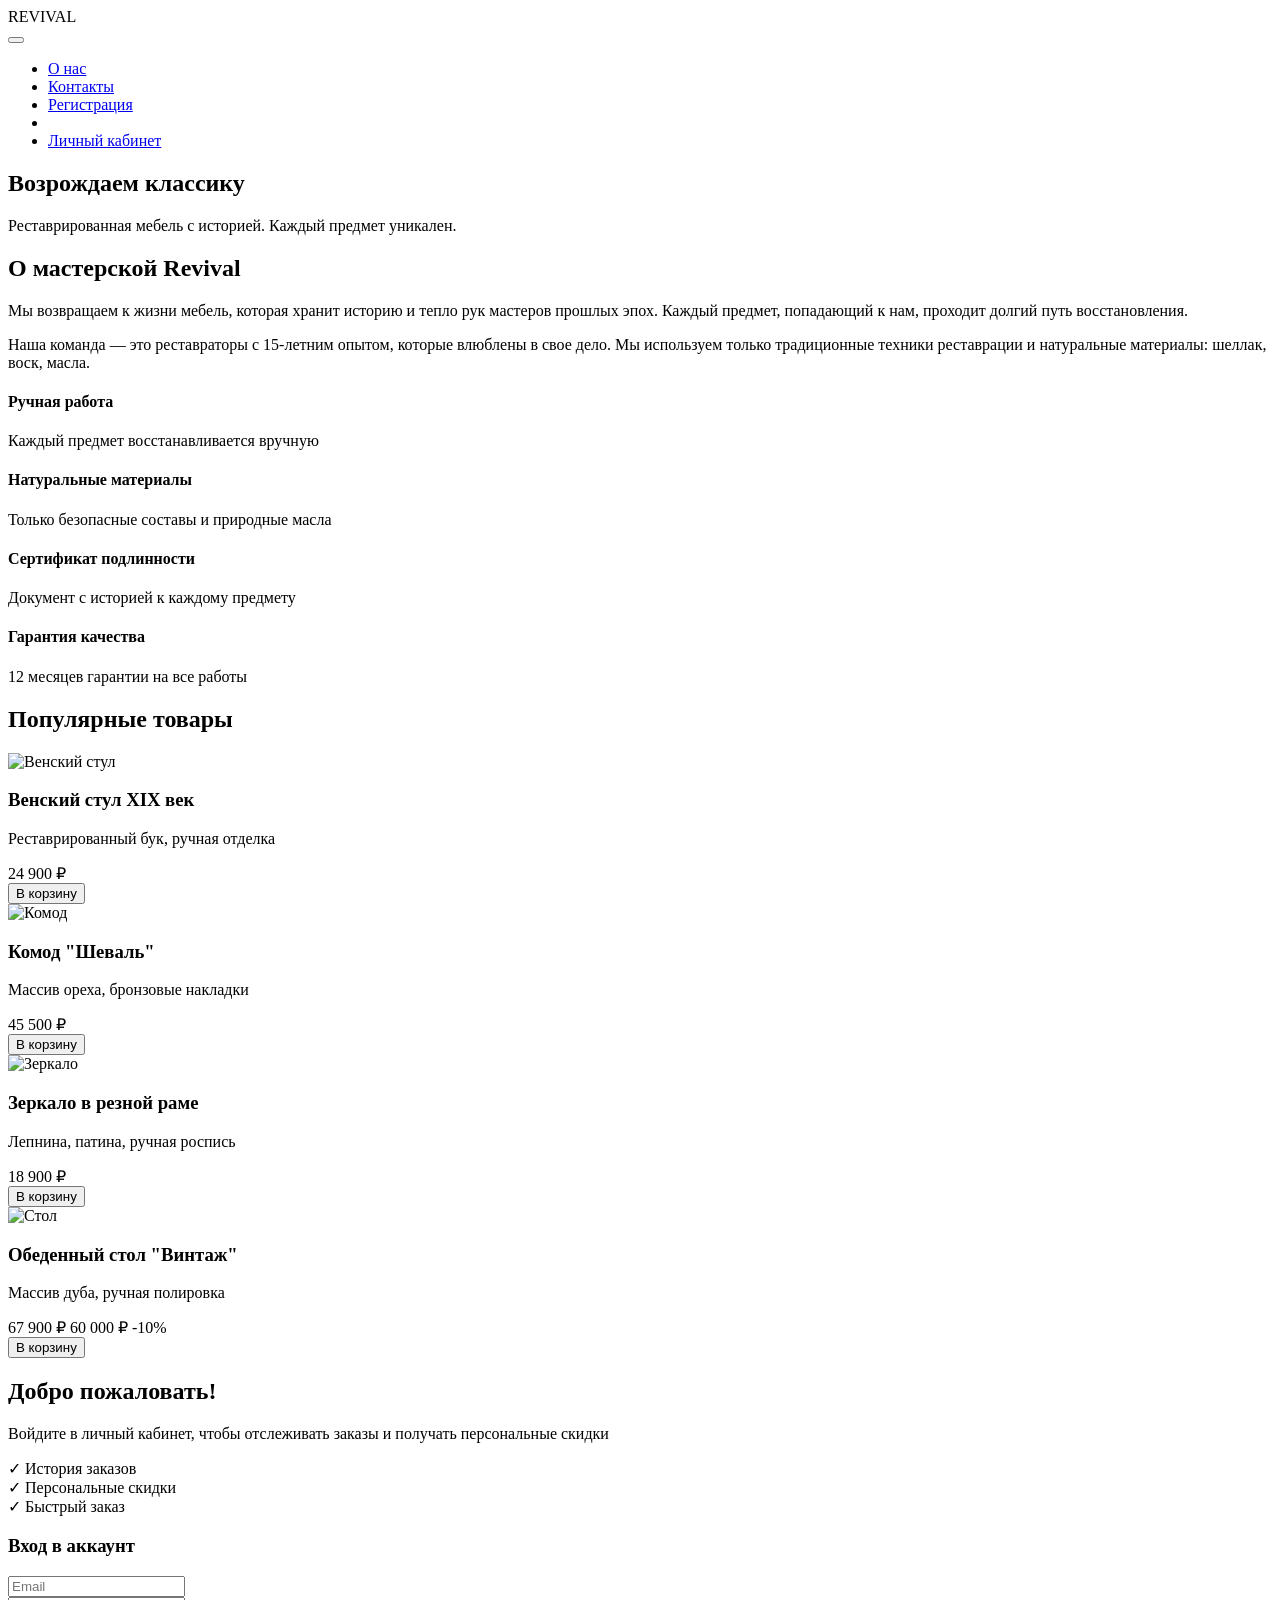
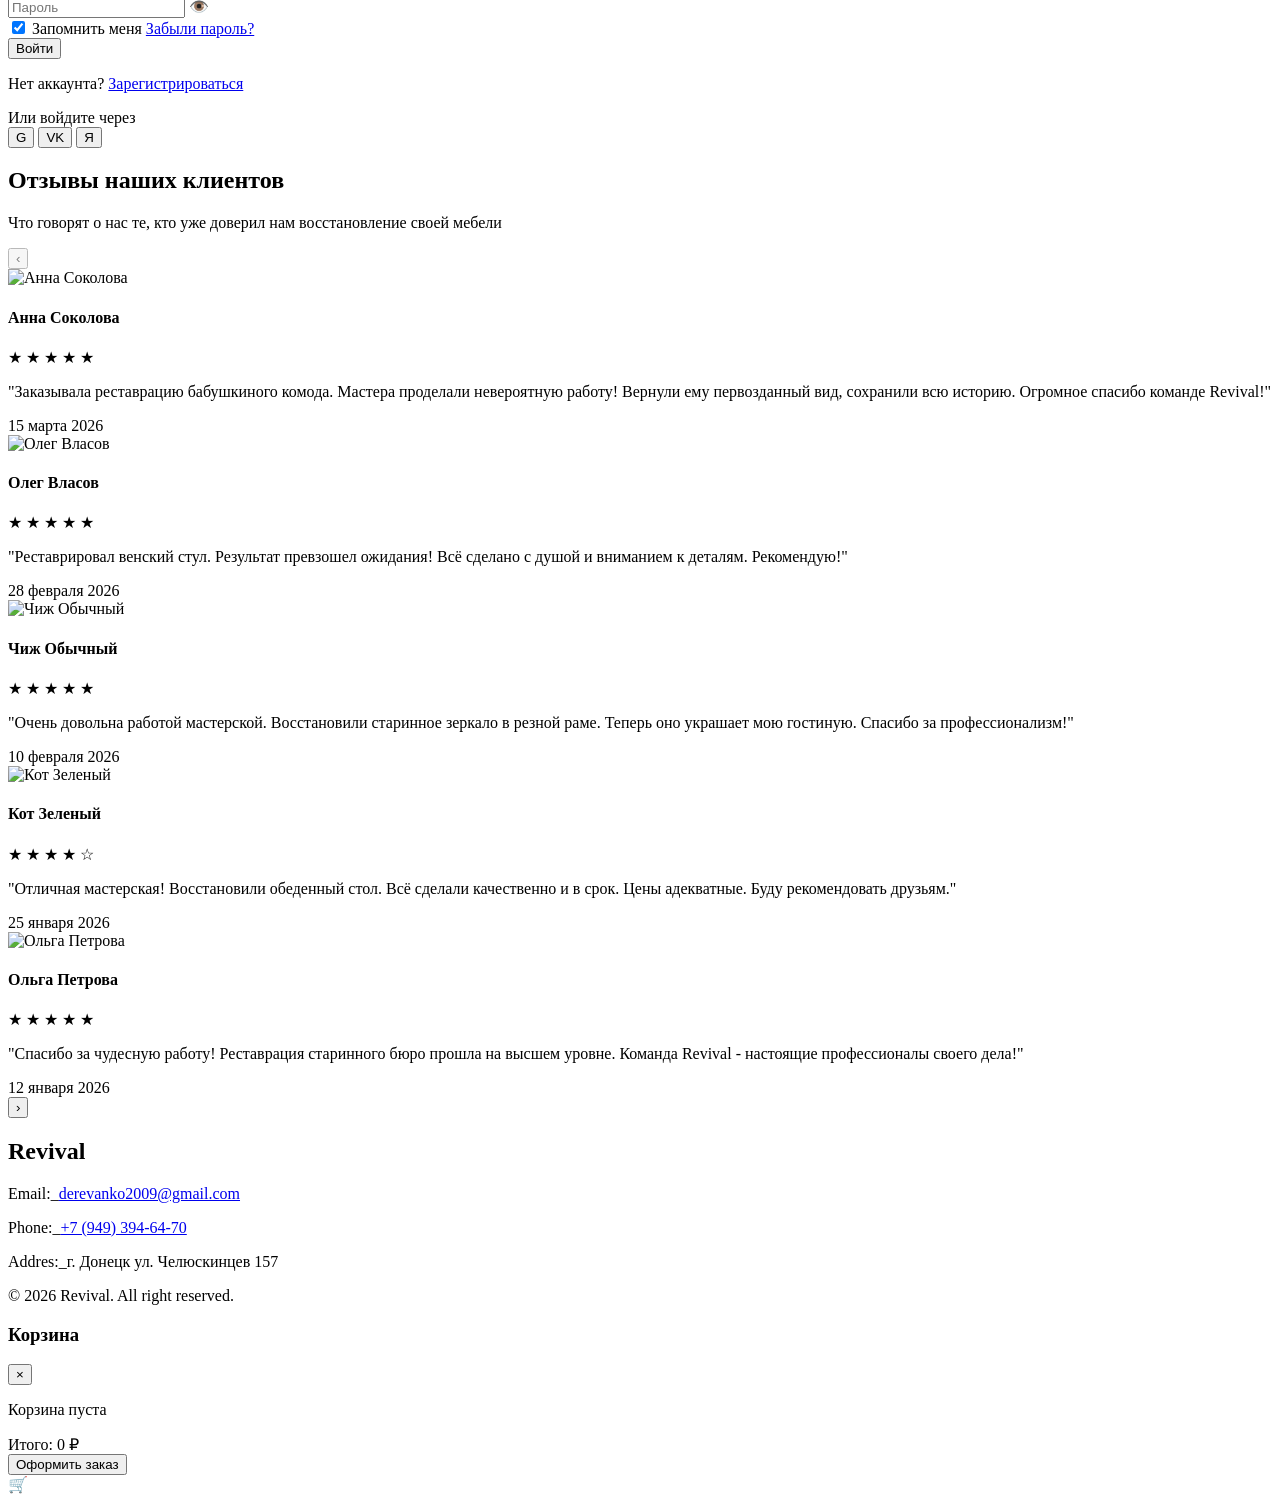
==== index.html @ 3081e5bd "Add files via upload" ====
<!DOCTYPE html>
<html lang="ru">
<head>
  <meta charset="UTF-8">
  <meta name="viewport" content="width=device-width, initial-scale=1.0">
  <link rel="stylesheet" href="./style/index.css">
  <link rel="preconnect" href="https://fonts.googleapis.com">
<link rel="preconnect" href="https://fonts.gstatic.com" crossorigin>
<link href="https://fonts.googleapis.com/css2?family=Cormorant+Garamond:ital,wght@0,300..700;1,300..700&family=Cossette+Titre:wght@400;700&family=Dosis:wght@200..800&family=Geologica:wght,CRSV@100..900,0&family=Marck+Script&family=Nunito+Sans:ital,opsz,wght@0,6..12,200..1000;1,6..12,200..1000&family=Roboto:ital,wght@0,100..900;1,100..900&family=Rubik+Wet+Paint&family=Ubuntu:ital,wght@0,300;0,400;0,500;0,700;1,300;1,400;1,500;1,700&display=swap" rel="stylesheet">
  <title>Revival shop</title>
</head>
<body>
  <header class="header-container">
    <div class="logo">REVIVAL</div>
    
    <button class="burger-menu" id="burgerBtn">
      <span></span>
      <span></span>
      <span></span>
    </button>
    
    <nav class="nav-menu" id="navMenu">
      <ul class="header-icons">
        <li><a href="#О нас">О нас</a></li>
        <li><a href="#Контакты">Контакты</a></li>
        <li><a href="#Авторизация">Регистрация</a></li>
        <li><a id="temka" href="Error404.html"><img src="/изображения/icons8-круглая-лампа-64.png" class="tema" alt=""></a></li>
        <li><a href="Личный кабинет.html">Личный кабинет</a></li>
      </ul>
    </nav>
  </header>

  <main>
    <section class="hero">
      <div class="hero-content">
        <h1 class="hero-title">Возрождаем классику</h1>
        <p class="hero-subtitle">Реставрированная мебель с историей. Каждый предмет уникален.</p>
      </div>
    </section>

  <section class="about"id="О нас">
  <div class="about-content">
    <h2 class="about-title">О мастерской <span class="highlight">Revival</span></h2>
    <p class="about-text">Мы возвращаем к жизни мебель, которая хранит историю и тепло рук мастеров прошлых эпох. Каждый предмет, попадающий к нам, проходит долгий путь восстановления.</p>
    <p class="about-text">Наша команда — это реставраторы с 15-летним опытом, которые влюблены в свое дело. Мы используем только традиционные техники реставрации и натуральные материалы: шеллак, воск, масла.</p>
    
    <div class="features-grid">
      <div class="feature-item">
        <h4>Ручная работа</h4>
        <p>Каждый предмет восстанавливается вручную</p>
      </div>

      <div class="feature-item">
        <h4>Натуральные материалы</h4>
        <p>Только безопасные составы и природные масла</p>
      </div>

      <div class="feature-item">
        <h4>Сертификат подлинности</h4>
        <p>Документ с историей к каждому предмету</p>
      </div>

      <div class="feature-item">
        <h4>Гарантия качества</h4>
        <p>12 месяцев гарантии на все работы</p>
      </div>
    </div>
  </div>
</section>
<section class="products">
  <h2 class="section-title">Популярные товары</h2>
  
  <div class="products-grid">
    <!-- Товар 1 -->
    <div class="product-card">
      <div class="product-image">
        <img src="./изображения/orig (2).webp" alt="Венский стул">
      </div>
      <div class="product-info">
        <div class="product-details">
          <h3>Венский стул XIX век</h3>
          <p>Реставрированный бук, ручная отделка</p>
        </div>
        <div class="product-footer">
          <div class="price">24 900 ₽</div>
          <button class="cart-btn">В корзину</button>
        </div>
      </div>
    </div>
    
    <!-- Товар 2 -->
    <div class="product-card">
      <div class="product-image">
        <img src="./изображения/orig (1).webp" alt="Комод">
      </div>
      <div class="product-info">
        <div class="product-details">
          <h3>Комод "Шеваль"</h3>
          <p>Массив ореха, бронзовые накладки</p>
        </div>
        <div class="product-footer">
          <div class="price">45 500 ₽</div>
          <button class="cart-btn">В корзину</button>
        </div>
      </div>
    </div>
    
    <!-- Товар 3 -->
    <div class="product-card">
      <div class="product-image">
        <img src="./изображения/6596680322.jpg" alt="Зеркало">
      </div>
      <div class="product-info">
        <div class="product-details">
          <h3>Зеркало в резной раме</h3>
          <p>Лепнина, патина, ручная роспись</p>
        </div>
        <div class="product-footer">
          <div class="price">18 900 ₽</div>
          <button class="cart-btn">В корзину</button>
        </div>
      </div>
    </div>
    
    <!-- Товар 4 -->
    <div class="product-card">
      <div class="product-image">
        <img src="./изображения/6045039259.jpg" alt="Стол">
      </div>
      <div class="product-info">
        <div class="product-details">
          <h3>Обеденный стол "Винтаж"</h3>
          <p>Массив дуба, ручная полировка</p>
        </div>
        <div class="product-footer">
          <div class="price-block">
            <span class="old-price">67 900 ₽</span>
            <span class="current-price">60 000 ₽</span>
            <span class="discount-badge">-10%</span>
          </div>
          <button class="cart-btn">В корзину</button>
          </div>
      </div>
    </div>
  </div>
</section>

<!-- Блок авторизации -->
<section class="auth-section" id="Авторизация">
  <div class="auth-container">
    <div class="auth-glass-card">
      <div class="auth-left">
        <h2 class="auth-title">Добро пожаловать!</h2>
        <p class="auth-desc">Войдите в личный кабинет, чтобы отслеживать заказы и получать персональные скидки</p>
        <div class="auth-features">
          <div class="feature-chip">
            <span>✓</span> История заказов
          </div>
          <div class="feature-chip">
            <span>✓</span> Персональные скидки
          </div>
          <div class="feature-chip">
            <span>✓</span> Быстрый заказ
          </div>
        </div>
      </div>
      
      <div class="auth-right">
        <h3 class="login-title">Вход в аккаунт</h3>
        
        <!-- Форма входа -->
        <form id="loginForm" class="login-form">
          <div class="form-group">
            <input type="email" placeholder="Email" required>
          </div>
          <div class="form-group password-group">
            <input type="password" placeholder="Пароль" required>
            <span class="password-toggle">👁️</span>
          </div>
          <div class="form-options">
            <label class="checkbox-label">
              <input type="checkbox" checked> Запомнить меня
            </label>
            <a href="#" class="forgot-link">Забыли пароль?</a>
          </div>
          <button type="submit" class="auth-submit-btn">Войти</button>
        </form>
        
        <div class="auth-footer">
          <p class="register-link-text">
            Нет аккаунта? 
            <a href="registration.html" class="register-link">Зарегистрироваться</a>
          </p>
        </div>
        
        <div class="auth-social">
          <div class="social-divider">
            <span>Или войдите через</span>
          </div>
          <div class="social-buttons">
            <button class="social-btn google">G</button>
            <button class="social-btn vk">VK</button>
            <button class="social-btn yandex">Я</button>
          </div>
        </div>
      </div>
    </div>
  </div>
</section>
<section class="reviews-section">
  <div class="reviews-container">
    <h2 class="reviews-title">Отзывы наших клиентов</h2>
    <p class="reviews-subtitle">Что говорят о нас те, кто уже доверил нам восстановление своей мебели</p>
    
    <div class="carousel-wrapper">
      <button class="carousel-btn prev-btn" id="prevBtn">‹</button>
      
      <div class="carousel-container">
        <div class="carousel-track" id="carouselTrack">
          <!-- Отзыв 1 - с PNG иконкой -->
          <div class="review-card">
            <div class="review-header">
              <div class="reviewer-avatar">
                <img src="/изображения/icons8-аватар-48.png" alt="Анна Соколова">
              </div>
              <div class="reviewer-info">
                <h4>Анна Соколова</h4>
                <div class="rating">
                  <span class="star">★</span>
                  <span class="star">★</span>
                  <span class="star">★</span>
                  <span class="star">★</span>
                  <span class="star">★</span>
                </div>
              </div>
            </div>
            <p class="review-text">"Заказывала реставрацию бабушкиного комода. Мастера проделали невероятную работу! Вернули ему первозданный вид, сохранили всю историю. Огромное спасибо команде Revival!"</p>
            <div class="review-date">15 марта 2026</div>
          </div>
          
          <!-- Отзыв 2 - с PNG иконкой -->
          <div class="review-card">
            <div class="review-header">
              <div class="reviewer-avatar">
                <img src="/изображения/icons8-аватар-48 (2).png" alt="Олег Власов">
              </div>
              <div class="reviewer-info">
                <h4>Олег Власов</h4>
                <div class="rating">
                  <span class="star">★</span>
                  <span class="star">★</span>
                  <span class="star">★</span>
                  <span class="star">★</span>
                  <span class="star">★</span>
                </div>
              </div>
            </div>
            <p class="review-text">"Реставрировал венский стул. Результат превзошел ожидания! Всё сделано с душой и вниманием к деталям. Рекомендую!"</p>
            <div class="review-date">28 февраля 2026</div>
          </div>
          
          <!-- Отзыв 3 - с PNG иконкой -->
          <div class="review-card">
            <div class="review-header">
              <div class="reviewer-avatar">
                <img src="/изображения/icons8-аватар-48 (1).png" alt="Чиж Обычный">
              </div>
              <div class="reviewer-info">
                <h4>Чиж Обычный</h4>
                <div class="rating">
                  <span class="star">★</span>
                  <span class="star">★</span>
                  <span class="star">★</span>
                  <span class="star">★</span>
                  <span class="star">★</span>
                </div>
              </div>
            </div>
            <p class="review-text">"Очень довольна работой мастерской. Восстановили старинное зеркало в резной раме. Теперь оно украшает мою гостиную. Спасибо за профессионализм!"</p>
            <div class="review-date">10 февраля 2026</div>
          </div>
          
          <!-- Отзыв 4 - с PNG иконкой -->
          <div class="review-card">
            <div class="review-header">
              <div class="reviewer-avatar">
                <img src="/изображения/icons8-аватар-50.png" alt="Кот Зеленый">
              </div>
              <div class="reviewer-info">
                <h4>Кот Зеленый</h4>
                <div class="rating">
                  <span class="star">★</span>
                  <span class="star">★</span>
                  <span class="star">★</span>
                  <span class="star">★</span>
                  <span class="star">☆</span>
                </div>
              </div>
            </div>
            <p class="review-text">"Отличная мастерская! Восстановили обеденный стол. Всё сделали качественно и в срок. Цены адекватные. Буду рекомендовать друзьям."</p>
            <div class="review-date">25 января 2026</div>
          </div>
          
          <!-- Отзыв 5 - с PNG иконкой -->
          <div class="review-card">
            <div class="review-header">
              <div class="reviewer-avatar">
                <img src="/images/avatars/woman-avatar-2.png" alt="Ольга Петрова">
              </div>
              <div class="reviewer-info">
                <h4>Ольга Петрова</h4>
                <div class="rating">
                  <span class="star">★</span>
                  <span class="star">★</span>
                  <span class="star">★</span>
                  <span class="star">★</span>
                  <span class="star">★</span>
                </div>
              </div>
            </div>
            <p class="review-text">"Спасибо за чудесную работу! Реставрация старинного бюро прошла на высшем уровне. Команда Revival - настоящие профессионалы своего дела!"</p>
            <div class="review-date">12 января 2026</div>
          </div>
        </div>
      </div>
      
      <button class="carousel-btn next-btn" id="nextBtn">›</button>
    </div>
    
    <div class="carousel-dots" id="carouselDots"></div>
  </div>
</section>
</main>
<footer class="footer" id="Контакты">
  <div class="footer-container">
    <div class="footer-content">
      <div class="footer-logo">
        <h2>Revival</h2>
      </div>
      <div class="footer-contact">
        <p>Email:_<a href="derevanko2009@gmail.com">derevanko2009@gmail.com</a></p>
        <p>Phone:_<a href="tel:+79493946470">+7 (949) 394-64-70</a></p>
        <p>Addres:_г. Донецк  ул. Челюскинцев 157</p>
      </div>
    </div>
    <div class="map">
      <script type="text/javascript" charset="utf-8" async src="https://api-maps.yandex.ru/services/constructor/1.0/js/?um=constructor%3A59dde942b00d9f63a1aab0b9da4b5a76d910160782e9ef22471dbfe6fe35363e&amp;width=500&amp;height=400&amp;lang=ru_RU&amp;scroll=true"></script>
    </div>
    
    <div class="footer-bottom">
      <p>© 2026 Revival. All right reserved.</p>
    </div>
  </div>
  <!-- Модальное окно корзины -->
<div class="cart-modal" id="cartModal">
  <div class="cart-modal-content">
    <div class="cart-header">
      <h3>Корзина</h3>
      <button class="close-cart" id="closeCartBtn">&times;</button>
    </div>
    <div class="cart-items" id="cartItems">
      <p class="empty-cart">Корзина пуста</p>
    </div>
    <div class="cart-footer">
      <div class="cart-total">
        <span>Итого:</span>
        <span id="cartTotal">0 ₽</span>
      </div>
      <button class="checkout-btn" id="checkoutBtn">Оформить заказ</button>
    </div>
  </div>
</div>

<!-- Иконка корзины -->
<div class="cart-icon" id="cartIcon">
  🛒
  <span class="cart-count" id="cartCount">0</span>
</div>
<script src="./script.js/script.js"></script>
<script>
  const burgerBtn = document.getElementById('burgerBtn');
const navMenu = document.getElementById('navMenu');

const overlay = document.createElement('div');
overlay.classList.add('overlay');
document.body.appendChild(overlay);

// Функция переключения меню
function toggleMenu() {
  burgerBtn.classList.toggle('active');
  navMenu.classList.toggle('active');
  overlay.classList.toggle('active');
  
  if (navMenu.classList.contains('active')) {
    document.body.style.overflow = 'hidden';
  } else {
    document.body.style.overflow = '';
  }
}

// Функция закрытия меню
function closeMenu() {
  if (navMenu.classList.contains('active')) {
    burgerBtn.classList.remove('active');
    navMenu.classList.remove('active');
    overlay.classList.remove('active');
    document.body.style.overflow = '';
  }
}

// Функция плавной прокрутки к якорю
function scrollToAnchor(targetId, offset = 80) {
  const targetElement = document.querySelector(targetId);
  if (targetElement) {
    const elementPosition = targetElement.getBoundingClientRect().top;
    const offsetPosition = elementPosition + window.pageYOffset - offset;
    
    window.scrollTo({
      top: offsetPosition,
      behavior: 'smooth'
    });
  }
}

// Обработчик кнопки бургера
burgerBtn.addEventListener('click', toggleMenu);

// Обработчик оверлея
overlay.addEventListener('click', closeMenu);

// Обработка всех ссылок в меню
const allLinks = document.querySelectorAll('.nav-menu a, .header-icons a, .nav-link, .anchor-link, .menu a');
allLinks.forEach(link => {
  link.addEventListener('click', (e) => {
    const href = link.getAttribute('href');
    
    // Проверяем, является ли ссылка якорем
    if (href && href.startsWith('#')) {
      e.preventDefault();
      
      // Закрываем меню
      closeMenu();
      
      // Прокручиваем к якорю
      scrollToAnchor(href, 80);
      
      // Обновляем URL без перезагрузки
      history.pushState(null, null, href);
    } else if (href && href !== '#' && !href.startsWith('http')) {
      // Для обычных внутренних ссылок (не якорей)
      closeMenu();
      // Даем время на закрытие меню, затем переходим
      setTimeout(() => {
        window.location.href = href;
      }, 200);
    } else if (href && href.startsWith('http')) {
      // Для внешних ссылок
      closeMenu();
    }
  });
});

// Закрытие меню при изменении размера окна
window.addEventListener('resize', () => {
  if (window.innerWidth > 768 && navMenu.classList.contains('active')) {
    closeMenu();
  }
});

// Если на страницу зашли с якорем в URL
if (window.location.hash) {
  setTimeout(() => {
    scrollToAnchor(window.location.hash, 80);
  }, 100);
}



const track = document.getElementById('carouselTrack');
const prevBtn = document.getElementById('prevBtn');
const nextBtn = document.getElementById('nextBtn');
const dotsContainer = document.getElementById('carouselDots');

let currentIndex = 0;
let cardsToShow = 3;

// Получение всех карточек
const cards = Array.from(document.querySelectorAll('.review-card'));
const totalCards = cards.length;


function updateCardsToShow() {
  if (window.innerWidth <= 768) {
    cardsToShow = 1;
  } else if (window.innerWidth <= 1024) {
    cardsToShow = 2;
  } else {
    cardsToShow = 3;
  }
}

// Создание точек навигации
function createDots() {
  const totalDots = Math.ceil(totalCards / cardsToShow);
  dotsContainer.innerHTML = '';
  
  for (let i = 0; i < totalDots; i++) {
    const dot = document.createElement('div');
    dot.classList.add('dot');
    if (i === currentIndex) dot.classList.add('active');
    dot.addEventListener('click', () => {
      currentIndex = i;
      updateCarousel();
    });
    dotsContainer.appendChild(dot);
  }
}

// Обновление карусели
function updateCarousel() {
  const gap = 25;
  const cardElement = cards[0];
  
  if (!cardElement) return;
  
  const cardWidthValue = cardElement.offsetWidth;
  const offset = currentIndex * (cardWidthValue + gap);
  track.style.transform = `translateX(-${offset}px)`;
  
  // Обновление активной точки
  const dots = document.querySelectorAll('.dot');
  dots.forEach((dot, i) => {
    if (i === currentIndex) {
      dot.classList.add('active');
    } else {
      dot.classList.remove('active');
    }
  });
  
  // Обновление состояния кнопок
  const maxIndex = Math.ceil(totalCards / cardsToShow) - 1;
  
  if (prevBtn && nextBtn) {
    if (currentIndex === 0) {
      prevBtn.style.opacity = '0.5';
      prevBtn.style.cursor = 'not-allowed';
    } else {
      prevBtn.style.opacity = '1';
      prevBtn.style.cursor = 'pointer';
    }
    
    if (currentIndex === maxIndex) {
      nextBtn.style.opacity = '0.5';
      nextBtn.style.cursor = 'not-allowed';
    } else {
      nextBtn.style.opacity = '1';
      nextBtn.style.cursor = 'pointer';
    }
  }
}

// Следующий слайд
function nextSlide() {
  const maxIndex = Math.ceil(totalCards / cardsToShow) - 1;
  if (currentIndex < maxIndex) {
    currentIndex++;
    updateCarousel();
  }
}

// Предыдущий слайд
function prevSlide() {
  if (currentIndex > 0) {
    currentIndex--;
    updateCarousel();
  }
}

// Обработчики событий
if (prevBtn) prevBtn.addEventListener('click', prevSlide);
if (nextBtn) nextBtn.addEventListener('click', nextSlide);

// Адаптация при изменении размера окна
let resizeTimeout;
window.addEventListener('resize', () => {
  clearTimeout(resizeTimeout);
  resizeTimeout = setTimeout(() => {
    updateCardsToShow();
    createDots();
    
    const maxIndex = Math.ceil(totalCards / cardsToShow) - 1;
    if (currentIndex > maxIndex) {
      currentIndex = maxIndex;
    }
    if (currentIndex < 0) {
      currentIndex = 0;
    }
    
    updateCarousel();
  }, 200);
});


updateCardsToShow();
createDots();
updateCarousel();

// Корзина
let cartItems = [];

// Загрузка из localStorage
const savedCart = localStorage.getItem('cart');
if (savedCart) {
  cartItems = JSON.parse(savedCart);
}

// Данные товаров
const products = [
  { id: 1, name: 'Венский стул XIX век', price: 24900, image: './изображения/orig (2).webp' },
  { id: 2, name: 'Комод "Шеваль"', price: 45500, image: './изображения/orig (1).webp' },
  { id: 3, name: 'Зеркало в резной раме', price: 18900, image: './изображения/6596680322.jpg' },
  { id: 4, name: 'Обеденный стол "Винтаж"', price: 67900, image: './изображения/6045039259.jpg' }
];

// Добавление в корзину
document.querySelectorAll('.cart-btn').forEach((btn, index) => {
  btn.addEventListener('click', () => {
    const product = products[index];
    const existingItem = cartItems.find(item => item.id === product.id);
    
    if (existingItem) {
      existingItem.quantity++;
    } else {
      cartItems.push({ ...product, quantity: 1 });
    }
    
    localStorage.setItem('cart', JSON.stringify(cartItems));
    updateCartUI();
    updateCartCount();
  });
});

// Обновление счетчика корзины
function updateCartCount() {
  const count = cartItems.reduce((sum, item) => sum + item.quantity, 0);
  const cartCount = document.getElementById('cartCount');
  if (cartCount) {
    cartCount.textContent = count;
    cartCount.style.display = count > 0 ? 'flex' : 'none';
  }
}

// Обновление содержимого корзины
function updateCartUI() {
  const cartItemsContainer = document.getElementById('cartItems');
  const cartTotalSpan = document.getElementById('cartTotal');
  
  if (!cartItemsContainer) return;
  
  if (cartItems.length === 0) {
    cartItemsContainer.innerHTML = '<p class="empty-cart">Корзина пуста</p>';
    if (cartTotalSpan) cartTotalSpan.textContent = '0 ₽';
    return;
  }
  
  let total = 0;
  cartItemsContainer.innerHTML = cartItems.map(item => {
    total += item.price * item.quantity;
    return `
      <div class="cart-item" data-id="${item.id}">
        <div class="cart-item-image">
          <img src="${item.image}" alt="${item.name}">
        </div>
        <div class="cart-item-info">
          <div class="cart-item-title">${item.name}</div>
          <div class="cart-item-price">${item.price.toLocaleString()} ₽</div>
          <div class="cart-item-quantity">Количество: ${item.quantity}</div>
        </div>
      </div>
    `;
  }).join('');
  
  if (cartTotalSpan) {
    cartTotalSpan.textContent = total.toLocaleString() + ' ₽';
  }
}

// Очистка корзины
function clearCart() {
  cartItems = [];
  localStorage.setItem('cart', JSON.stringify(cartItems));
  updateCartUI();
  updateCartCount();
}

// Модальное окно
const cartModal = document.getElementById('cartModal');
const cartIcon = document.getElementById('cartIcon');
const closeCartBtn = document.getElementById('closeCartBtn');

if (cartIcon) {
  cartIcon.addEventListener('click', () => {
    updateCartUI();
    cartModal.classList.add('show');
  });
}

if (closeCartBtn) {
  closeCartBtn.addEventListener('click', () => {
    cartModal.classList.remove('show');
  });
}

cartModal.addEventListener('click', (e) => {
  if (e.target === cartModal) {
    cartModal.classList.remove('show');
  }
});

// Оформление заказа
const checkoutBtn = document.getElementById('checkoutBtn');
if (checkoutBtn) {
  checkoutBtn.addEventListener('click', () => {
    if (cartItems.length === 0) {
      alert('Корзина пуста');
      return;
    }
    
    const total = cartItems.reduce((sum, item) => sum + (item.price * item.quantity), 0);
    alert(`Заказ оформлен! Сумма: ${total.toLocaleString()} ₽`);
    clearCart();
    cartModal.classList.remove('show');
  });
}

// Инициализация
updateCartCount();
updateCartUI();

</script>
</body>
</html>
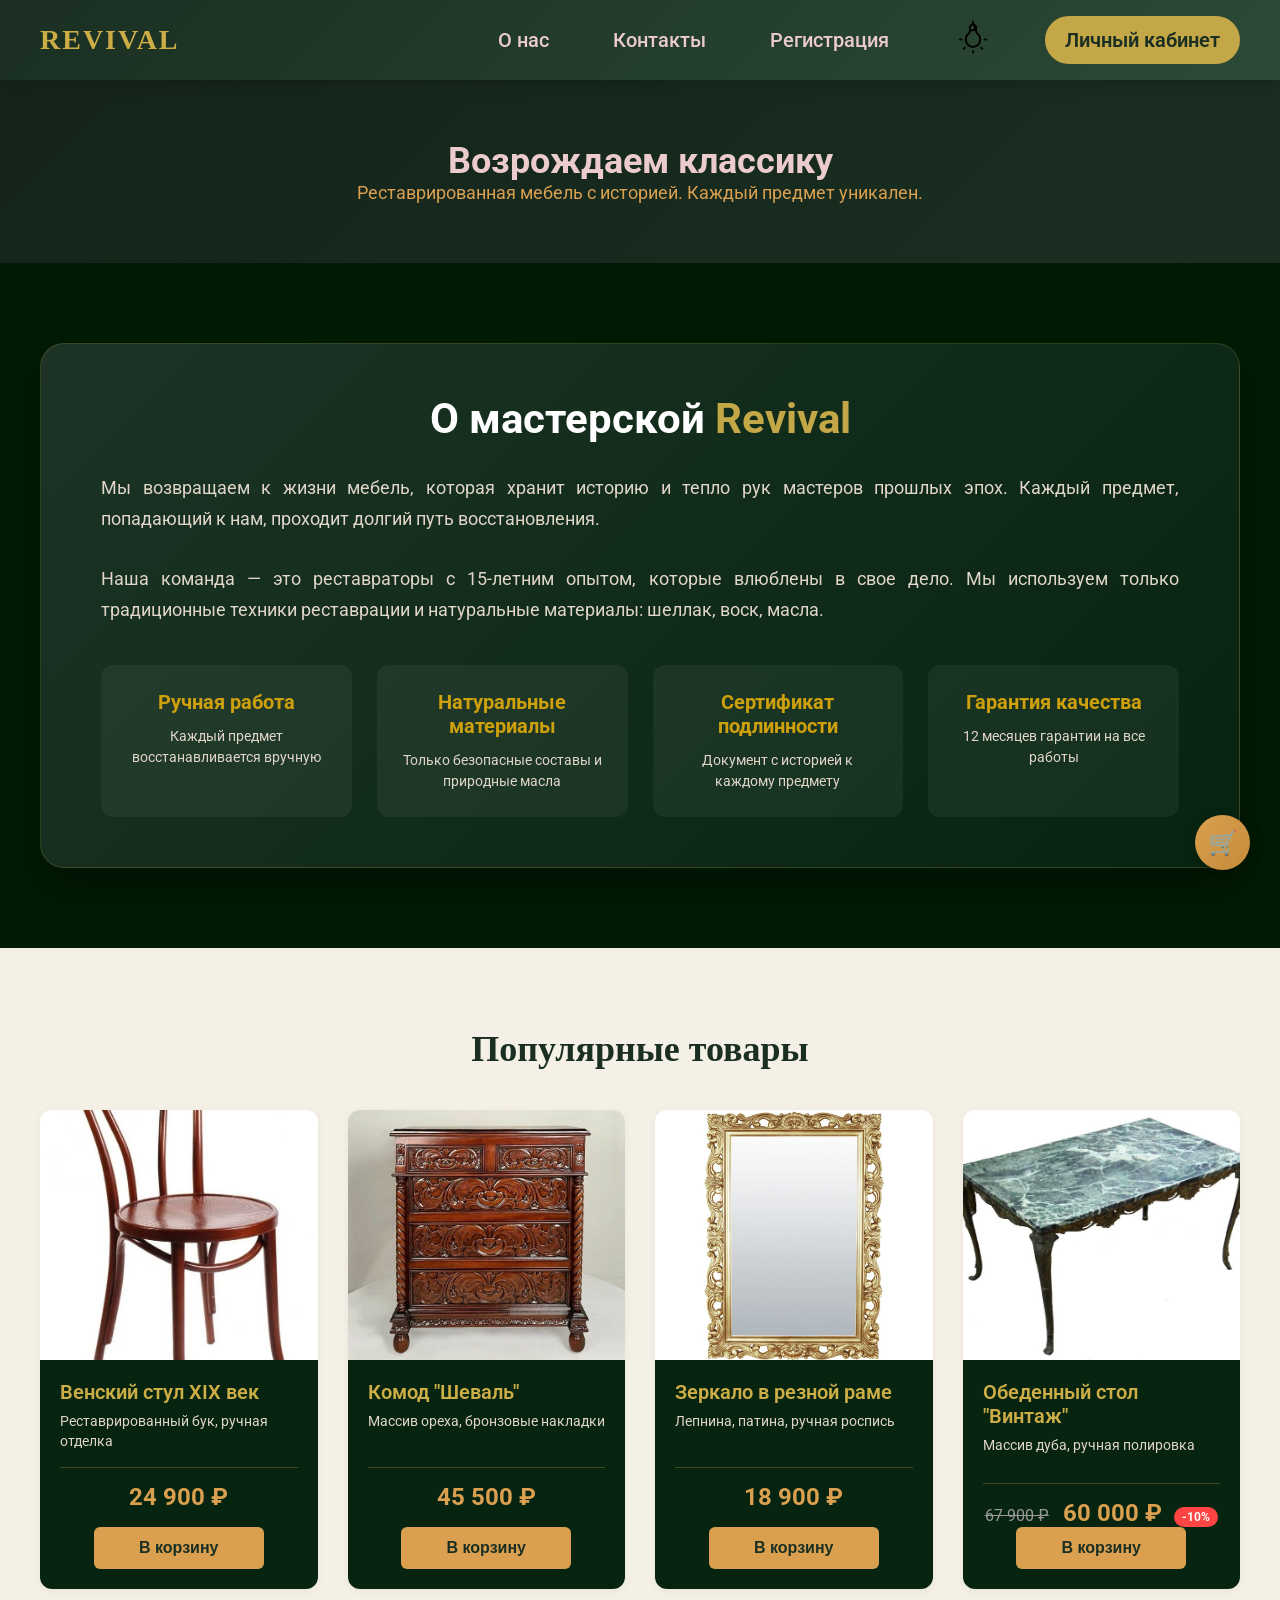
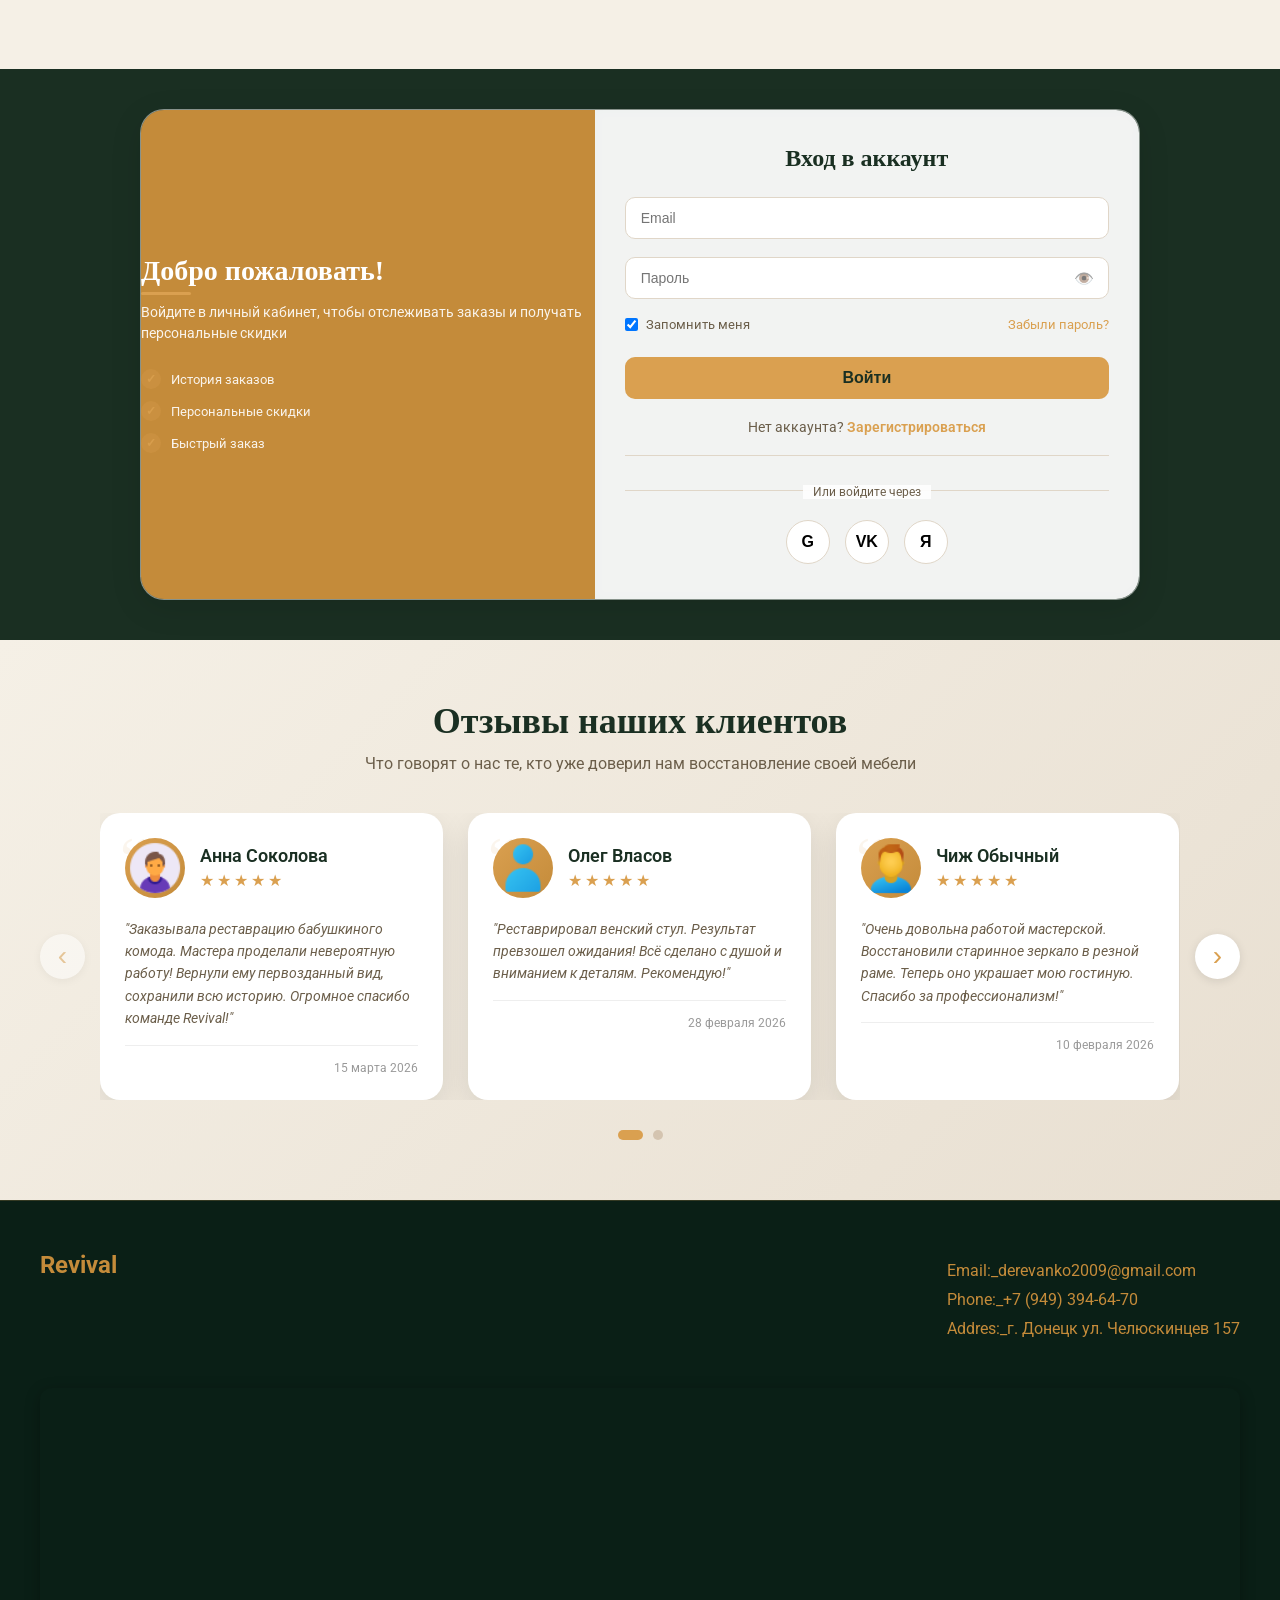
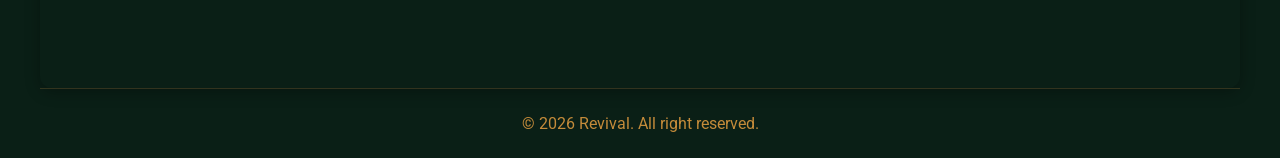
==== commit db9f4b92: "Update index.html" ====
--- a/index.html
+++ b/index.html
@@ -24,7 +24,7 @@
         <li><a href="#О нас">О нас</a></li>
         <li><a href="#Контакты">Контакты</a></li>
         <li><a href="#Авторизация">Регистрация</a></li>
-        <li><a id="temka" href="Error404.html"><img src="/изображения/icons8-круглая-лампа-64.png" class="tema" alt=""></a></li>
+        <li><a id="temka" href="Error404.html"><img src="./изображения/icons8-круглая-лампа-64.png" class="tema" alt=""></a></li>
         <li><a href="Личный кабинет.html">Личный кабинет</a></li>
       </ul>
     </nav>
@@ -739,4 +739,4 @@
 
 </script>
 </body>
-</html>+</html>
--- a/style/index.css
+++ b/style/index.css
@@ -0,0 +1,1830 @@
+
+@import url('https://fonts.googleapis.com/css2?family=Cossette+Titre:wght@400;700&family=Dosis:wght@200..800&family=Geologica:wght,CRSV@100..900,0&family=Marck+Script&family=Nunito+Sans:ital,opsz,wght@0,6..12,200..1000;1,6..12,200..1000&family=Roboto:ital,wght@0,100..900;1,100..900&family=Rubik+Wet+Paint&family=Ubuntu:ital,wght@0,300;0,400;0,500;0,700;1,300;1,400;1,500;1,700&display=swap');
+
+* {
+  margin: 0;
+  padding: 0;
+  box-sizing: border-box;
+}
+
+body {
+  min-height: 100vh;
+  background-color: #14241a;
+  font-family: 'Barlow', 'Segoe UI', 'Roboto', sans-serif;
+}
+
+.header-container {
+  position: fixed;
+  display: flex;
+  justify-content: space-between;
+  align-items: center;
+  top: 0;
+  left: 0;
+  right: 0;
+  z-index: 1000;
+  background: linear-gradient(135deg, #1A2F22 0%, #2C4A35 100%);
+  padding: 12px 40px;
+  box-shadow: 0 2px 15px rgba(0, 0, 0, 0.2);
+  height: 80px;
+}
+
+.logo {
+  font-size: 28px;
+  font-weight: bold;
+  color: #ccad46;
+  letter-spacing: 2px;
+  font-family: 'Georgia', serif;
+}
+.tema{
+  width: 40px;
+}
+.nav-menu {
+  display: block;
+}
+
+.header-icons {
+  display: flex;
+  gap: 40px;
+  list-style: none;
+  align-items: center;
+}
+
+.header-icons a {
+  text-decoration: none;
+  color: #ebcbcb;
+  font-weight: 500;
+  transition: all 0.3s ease;
+  padding: 8px 12px;
+  border-radius: 4px;
+  font-size: 20px;
+}
+
+.header-icons a:hover {
+  color: #C4A747;
+  background: rgba(196, 167, 71, 0.1);
+  padding: 10px;
+}
+#temka:hover{
+  background: none;
+}
+
+.header-icons li:nth-child(4) a {
+  font-family: monospace;
+  letter-spacing: 1px;
+}
+
+
+.header-icons li:last-child a {
+  background-color: #C4A747;
+  color: #1A2F22;
+  padding: 12px 20px;
+  border-radius: 25px;
+  font-weight: 600;
+}
+
+.header-icons li:last-child a:hover {
+  background-color: #B88B4A;
+  color: #fff;
+  transform: translateY(-2px);
+}
+
+/* Бургер-кнопка (скрыта на десктопе) */
+.burger-menu {
+  display: none;
+  flex-direction: column;
+  justify-content: space-between;
+  width: 30px;
+  height: 22px;
+  background: transparent;
+  border: none;
+  cursor: pointer;
+  padding: 0;
+  z-index: 1001;
+}
+
+.burger-menu span {
+  width: 100%;
+  height: 2px;
+  background-color: #C4A747;
+  border-radius: 2px;
+  transition: all 0.3s ease;
+}
+
+/* Анимация бургера */
+.burger-menu.active span:nth-child(1) {
+  transform: translateY(10px) rotate(45deg);
+}
+
+.burger-menu.active span:nth-child(2) {
+  opacity: 0;
+}
+
+.burger-menu.active span:nth-child(3) {
+  transform: translateY(-10px) rotate(-45deg);
+}
+
+/* Оверлей */
+.overlay {
+  position: fixed;
+  top: 0;
+  left: 0;
+  width: 100%;
+  height: 100%;
+  background: rgba(0, 0, 0, 0.6);
+  opacity: 0;
+  visibility: hidden;
+  transition: all 0.3s ease;
+  z-index: 998;
+  backdrop-filter: blur(2px);
+}
+
+.overlay.active {
+  opacity: 1;
+  visibility: visible;
+}
+
+@media (max-width: 1070px) {
+  .header-container {
+    padding: 12px 20px;
+    height: 75px;
+  }
+  
+  .header-icons {
+    gap: 20px;
+  }
+  
+  .header-icons a {
+    font-size: 16px;
+    padding: 5px 8px;
+  }
+  
+  .logo {
+    font-size: 22px;
+  }
+  
+  .header-icons li:last-child a {
+    padding: 5px 14px;
+  }
+}
+@media (max-width: 900px) {
+  .header-container {
+    padding: 12px 20px;
+    height: 70px;
+  }
+  
+  .header-icons {
+    gap: 20px;
+  }
+  
+  .header-icons a {
+    font-size: 13px;
+    padding: 5px 8px;
+  }
+  
+  .logo {
+    font-size: 22px;
+  }
+  
+  .header-icons li:last-child a {
+    padding: 5px 14px;
+  }
+}
+@media (max-width: 768px) {
+  .header-container {
+    padding: 12px 20px;
+    height: 65px;
+  }
+  
+  .logo {
+    font-size: 20px;
+  }
+  
+  /* Показываем бургер */
+  .burger-menu {
+    display: flex;
+  }
+  
+  /* Скрываем десктопное меню */
+  .nav-menu {
+    position: fixed;
+    top: 0;
+    right: -100%;
+    width: 320px;
+    height: 100vh;
+    background: linear-gradient(135deg, #1A2F22 0%, #2C4A35 100%);
+    padding: 80px 30px 30px;
+    transition: right 0.3s cubic-bezier(0.4, 0, 0.2, 1);
+    z-index: 999;
+    box-shadow: -5px 0 25px rgba(0, 0, 0, 0.3);
+  }
+  
+  .nav-menu.active {
+    right: 0;
+  }
+  
+  .header-icons {
+    flex-direction: column;
+    gap: 20px;
+    align-items: flex-start;
+    width: 100%;
+  }
+  
+  .header-icons a {
+    font-size: 18px;
+    display: block;
+    width: 100%;
+    padding: 12px 0;
+    white-space: normal;
+  }
+  
+  .header-icons li:last-child a {
+    text-align: center;
+    margin-top: 10px;
+    width: 100%;
+    padding: 12px 20px;
+  }
+  
+  .header-icons li:last-child a:hover {
+    transform: translateY(-2px);
+  }
+  
+  }
+@media (max-width: 600px) {
+  .header-container {
+    padding: 10px 16px;
+    height: 60px;
+  }
+  
+  .logo {
+    font-size: 18px;
+    letter-spacing: 1px;
+  }
+  
+  .burger-menu {
+    width: 26px;
+    height: 20px;
+  }
+  
+  .burger-menu span {
+    height: 2px;
+  }
+  
+  .burger-menu.active span:nth-child(1) {
+    transform: translateY(9px) rotate(45deg);
+  }
+  
+  .burger-menu.active span:nth-child(3) {
+    transform: translateY(-9px) rotate(-45deg);
+  }
+  
+  .nav-menu {
+    width: 280px;
+    padding: 70px 25px 25px;
+  }
+  
+  .header-icons {
+    gap: 15px;
+  }
+  
+  .header-icons a {
+    font-size: 16px;
+    padding: 10px 0;
+  }
+  
+  .header-icons li:last-child a {
+    padding: 10px 16px;
+    font-size: 15px;
+  }
+}
+@media (max-width: 480px) {
+  .nav-menu {
+    width: 100%;
+    max-width: 320px;
+  }
+  
+  .header-icons a {
+    font-size: 16px;
+  }
+}
+main{
+  margin-top: 80px;
+  
+}
+.hero {
+  background: linear-gradient(135deg, #14241a 0%, #1A2F22 100%);
+  padding: 60px 20px;
+  text-align: center;
+}
+
+.hero-content{
+  display: flex;
+  align-items: center;
+  flex-direction: column;
+}
+.hero-title{
+  font-size: 36px;
+  color: #ebcbcb;
+}
+.hero-subtitle{
+  font-size: 18px;
+  color: #daa050;
+}
+.about {
+  padding: 40px 16px;
+  background-color: #011b04;
+  position: relative;
+  overflow: hidden;
+}
+
+.about-content {
+  max-width: 1200px;
+  margin: 0 auto;
+  color: #ebcbcb;
+  background: linear-gradient(135deg, #1c3325 0%, #072410 100%);
+  border-radius: 20px;
+  padding: 30px 20px;
+  box-shadow: 0 20px 40px rgba(0, 0, 0, 0.3);
+  transition: all 0.3s ease;
+  position: relative;
+  z-index: 1;
+  border: 1px solid rgba(196, 167, 71, 0.2);
+}
+
+.about-title {
+  font-size: 28px;
+  font-weight: 700;
+  margin-bottom: 20px;
+  text-align: center;
+  color: #fff;
+}
+
+.about-title .highlight {
+  color: #C4A747;
+  position: relative;
+  display: inline-block;
+}
+
+.about-text {
+  font-size: 15px;
+  line-height: 1.6;
+  margin-bottom: 20px;
+  color: #e0d6c8;
+  text-align: justify;
+}
+
+/* Сетка преимуществ */
+.features-grid {
+  display: grid;
+  grid-template-columns: 1fr;
+  gap: 25px;
+  margin-top: 30px;
+}
+
+.feature-item {
+  text-align: center;
+  padding: 15px;
+  background: rgba(255, 255, 255, 0.05);
+  border-radius: 12px;
+  transition: transform 0.3s ease, background 0.3s ease;
+}
+
+.feature-item:hover {
+  transform: translateY(-5px);
+  background: rgba(255, 255, 255, 0.1);
+}
+
+.feature-item h4 {
+  font-size: 18px;
+  font-weight: 700;
+  color: #cea00c;
+  margin-bottom: 10px;
+  position: relative;
+  display: inline-block;
+}
+
+.feature-item p {
+  font-size: 14px;
+  line-height: 1.5;
+  color: #e0d6c8;
+}
+
+/* Блок товаров */
+.products {
+  padding: 40px 16px;
+  background: #F5F0E6;
+}
+
+.section-title {
+  text-align: center;
+  font-size: 28px;
+  color: #1A2F22;
+  font-family: 'Playfair Display', serif;
+  margin-bottom: 30px;
+}
+
+/* Планшеты (768px и выше) */
+@media (min-width: 768px) {
+  .about {
+    padding: 60px 30px;
+  }
+  
+  .about-content {
+    padding: 40px 35px;
+    border-radius: 24px;
+  }
+  
+  .about-title {
+    font-size: 36px;
+    margin-bottom: 25px;
+  }
+  
+  .about-text {
+    font-size: 16px;
+    margin-bottom: 25px;
+  }
+  
+  .features-grid {
+    grid-template-columns: repeat(2, 1fr);
+    gap: 30px;
+    margin-top: 35px;
+  }
+  
+  .feature-item {
+    text-align: left;
+    padding: 20px;
+  }
+  
+  .feature-item h4 {
+    font-size: 20px;
+    margin-bottom: 12px;
+  }
+  
+  .feature-item p {
+    font-size: 14px;
+  }
+  
+  .products {
+    padding: 60px 30px;
+  }
+  
+  .section-title {
+    font-size: 32px;
+    margin-bottom: 40px;
+  }
+}
+
+/* Десктопы (992px и выше) */
+@media (min-width: 992px) {
+  .about {
+    padding: 80px 40px;
+  }
+  
+  .about-content {
+    padding: 50px 60px;
+  }
+  
+  .about-title {
+    font-size: 42px;
+    margin-bottom: 30px;
+  }
+  
+  .about-text {
+    font-size: 18px;
+    line-height: 1.7;
+    margin-bottom: 30px;
+  }
+  
+  .features-grid {
+    grid-template-columns: repeat(4, 1fr);
+    gap: 25px;
+    margin-top: 40px;
+  }
+  
+  .feature-item {
+    text-align: center;
+    padding: 25px 20px;
+  }
+  
+  .feature-item h4 {
+    font-size: 20px;
+  }
+  
+  .feature-item p {
+    font-size: 14px;
+  }
+  
+  .products {
+    padding: 80px 40px;
+  }
+  
+  .section-title {
+    font-size: 36px;
+  }
+}
+
+/* Очень маленькие телефоны (до 480px) */
+@media (max-width: 480px) {
+  .about {
+    padding: 30px 12px;
+  }
+  
+  .about-content {
+    padding: 25px 16px;
+    border-radius: 16px;
+  }
+  
+  .about-title {
+    font-size: 24px;
+    margin-bottom: 16px;
+  }
+  
+  .about-text {
+    font-size: 14px;
+    margin-bottom: 16px;
+    text-align: left;
+  }
+  
+  .features-grid {
+    gap: 20px;
+    margin-top: 25px;
+  }
+  
+  .feature-item {
+    padding: 12px;
+  }
+  
+  .feature-item h4 {
+    font-size: 16px;
+    margin-bottom: 8px;
+  }
+  
+  .feature-item p {
+    font-size: 13px;
+  }
+  
+  .products {
+    padding: 30px 12px;
+  }
+  
+  .section-title {
+    font-size: 24px;
+    margin-bottom: 20px;
+  }
+}
+
+
+.products {
+  padding: 40px 16px;
+  background: #F5F0E6;
+}
+
+.section-title {
+  text-align: center;
+  font-size: 28px;
+  color: #1A2F22;
+  font-family: 'Playfair Display', serif;
+  margin-bottom: 30px;
+}
+
+.products-grid {
+  display: grid;
+  grid-template-columns: 1fr;
+  gap: 20px;
+  max-width: 1200px;
+  margin: 0 auto;
+}
+
+.product-card {
+  background: white;
+  border-radius: 12px;
+  overflow: hidden;
+  transition: transform 0.3s ease, box-shadow 0.3s ease;
+  box-shadow: 0 2px 8px rgba(0, 0, 0, 0.05);
+  display: flex;
+  flex-direction: column;
+  height: 100%;
+}
+
+.product-card:hover {
+  transform: translateY(-5px);
+  box-shadow: 0 8px 20px rgba(0, 0, 0, 0.1);
+}
+
+.product-image {
+  width: 100%;
+  aspect-ratio: 1 / 1; /* Сохраняет квадратную пропорцию */
+  overflow: hidden;
+  flex-shrink: 0;
+  background-color: #f5f0e6;
+  display: flex;
+  align-items: center;
+  justify-content: center;
+  position: relative;
+}
+
+.product-image img {
+  width: 100%;
+  height: 100%;
+  object-fit: cover; /* Изображение заполняет контейнер, сохраняя пропорции */
+  object-position: center; /* Центрирует изображение */
+  transition: transform 0.3s ease;
+}
+
+.product-card:hover .product-image img {
+  transform: scale(1.05);
+}
+
+.product-info {
+  background-color: #072410;
+  padding: 15px;
+  color: #fff;
+  flex: 1;
+  display: flex;
+  flex-direction: column;
+}
+
+.product-details {
+  flex: 1;
+  margin-bottom: 15px;
+}
+
+.product-details h3 {
+  font-size: 18px;
+  color: #ccad46;
+  margin-bottom: 8px;
+  font-weight: 600;
+}
+
+.product-details p {
+  font-size: 14px;
+  color: #e0d6c8;
+  line-height: 1.4;
+}
+
+.product-footer {
+  margin-top: auto;
+  padding-top: 15px;
+  border-top: 1px solid rgba(196, 167, 71, 0.3);
+  display: flex;
+  flex-direction: column;
+  align-items: center;
+}
+.old-price {
+            font-size: 16px;
+            color: #999;
+            text-decoration: line-through;
+            margin-right: 10px;
+        }
+
+        .current-price {
+            font-size: 24px;
+            font-weight: bold;
+            color: #daa050;
+        }
+
+        .discount-badge {
+            display: inline-block;
+            background: #ff4444;
+            color: white;
+            font-size: 12px;
+            font-weight: bold;
+            padding: 3px 8px;
+            border-radius: 20px;
+            margin-left: 8px;
+        }
+
+.price {
+  font-size: 20px;
+  font-weight: bold;
+  color: #daa050;
+  margin-bottom: 12px;
+  text-align: center;
+}
+
+.cart-btn {
+  padding: 12px 20px;
+  background-color: #daa050;
+  border-radius: 6px;
+  border: none;
+  cursor: pointer;
+  font-size: 16px;
+  font-weight: 600;
+  color: #1A2F22;
+  transition: all 0.3s ease;
+  text-align: center;
+  display: inline-block;
+  width: 100%;
+  max-width: 180px;
+}
+
+.cart-btn:hover {
+  background-color: #c48b3a;
+  transform: scale(1.02);
+}
+
+.cart-btn:active {
+  transform: scale(0.98);
+}
+
+/* Планшеты (768px и выше) */
+@media (max-width: 768px) {
+  .products {
+    padding: 60px 30px;
+  }
+  
+  .section-title {
+    font-size: 32px;
+    margin-bottom: 40px;
+  }
+  
+  .products-grid {
+    grid-template-columns: repeat(2, 1fr);
+    gap: 25px;
+  }
+  
+  .product-image {
+    height: 220px;
+  }
+  
+  .product-info {
+    padding: 18px;
+  }
+  
+  .product-details h3 {
+    font-size: 19px;
+  }
+  
+  .price {
+    font-size: 22px;
+    margin-bottom: 15px;
+  }
+  
+  .cart-btn {
+    padding: 10px 24px;
+    width: auto;
+    min-width: 160px;
+  }
+}
+@media (min-width: 768px) {
+  .products {
+    padding: 60px 30px;
+  }
+  
+  .section-title {
+    font-size: 32px;
+    margin-bottom: 40px;
+  }
+  
+  .products-grid {
+    grid-template-columns: repeat(2, 1fr);
+    gap: 25px;
+  }
+  
+  .product-image {
+    height: 220px;
+  }
+  
+  .product-info {
+    padding: 18px;
+  }
+  
+  .product-details h3 {
+    font-size: 19px;
+  }
+  
+  .price {
+    font-size: 22px;
+    margin-bottom: 15px;
+  }
+  
+  .cart-btn {
+    padding: 10px 24px;
+    width: auto;
+    min-width: 160px;
+  }
+}
+
+/* Десктопы (992px и выше) */
+@media (min-width: 992px) {
+  .products {
+    padding: 80px 40px;
+  }
+  
+  .section-title {
+    font-size: 36px;
+  }
+  
+  .products-grid {
+    grid-template-columns: repeat(4, 1fr);
+    gap: 30px;
+  }
+  
+  .product-image {
+    height: 250px;
+  }
+  
+  .product-info {
+    padding: 20px;
+  }
+  
+  .product-details h3 {
+    font-size: 20px;
+  }
+  
+  .price {
+    font-size: 24px;
+    margin-bottom: 16px;
+  }
+  
+  .cart-btn {
+    padding: 12px 28px;
+    min-width: 170px;
+  }
+}
+
+/* Очень маленькие телефоны (до 480px) */
+@media (max-width: 480px) {
+  .products {
+    padding: 30px 12px;
+  }
+  
+  .section-title {
+    font-size: 24px;
+    margin-bottom: 20px;
+  }
+  
+  .products-grid {
+    gap: 15px;
+  }
+  
+  .product-image {
+    height: 180px;
+  }
+  
+  .product-info {
+    padding: 12px;
+  }
+  
+  .product-details h3 {
+    font-size: 16px;
+  }
+  
+  .product-details p {
+    font-size: 12px;
+  }
+  
+  .price {
+    font-size: 18px;
+    margin-bottom: 10px;
+  }
+  
+  .cart-btn {
+    padding: 10px 16px;
+    font-size: 14px;
+    max-width: 150px;
+  }
+}
+.auth-section {
+  padding: 40px 20px;
+  background: #1A2F22;
+  position: relative;
+}
+
+.auth-container {
+  max-width: 1000px;
+  margin: 0 auto;
+}
+
+.auth-glass-card {
+  background: rgba(255, 255, 255, 0.25);
+  backdrop-filter: blur(12px);
+  border-radius: 24px;
+  display: grid;
+  grid-template-columns: 1fr 1.2fr;
+  overflow: hidden;
+  box-shadow: 0 8px 32px rgba(0, 0, 0, 0.1);
+  border: 1px solid rgba(255, 255, 255, 0.3);
+  transition: transform 0.3s ease;
+}
+
+.auth-glass-card:hover {
+  transform: translateY(-3px);
+  box-shadow: 0 12px 40px rgba(0, 0, 0, 0.15);
+}
+
+/* Левая часть */
+.auth-left {
+  background-color: #c48b3a;
+  color: white;
+  display: flex;
+  flex-direction: column;
+  justify-content: center;
+}
+
+.auth-title {
+  font-size: 28px;
+  font-family: 'Playfair Display', serif;
+  align-items: center;
+
+  margin-bottom: 15px;
+  position: relative;
+}
+
+.auth-title::after {
+  content: '';
+  position: absolute;
+  bottom: -8px;
+  left: 0;
+  width: 50px;
+  height: 3px;
+  background: #daa050;
+  border-radius: 2px;
+}
+
+.auth-desc {
+  font-size: 14px;
+  line-height: 1.5;
+  margin-bottom: 25px;
+  opacity: 0.9;
+}
+
+.auth-features {
+  display: flex;
+  flex-direction: column;
+  gap: 12px;
+}
+
+.feature-chip {
+  display: flex;
+  align-items: center;
+  gap: 10px;
+  font-size: 13px;
+  opacity: 0.9;
+}
+
+.feature-chip span {
+  display: inline-flex;
+  align-items: center;
+  justify-content: center;
+  width: 20px;
+  height: 20px;
+  background: rgba(218, 160, 80, 0.3);
+  border-radius: 50%;
+  font-size: 12px;
+  font-weight: bold;
+  color: #daa050;
+}
+
+/* Правая часть */
+.auth-right {
+  padding: 35px 30px;
+  background: rgba(255, 255, 255, 0.9);
+  backdrop-filter: blur(5px);
+}
+
+.login-title {
+  font-size: 24px;
+  font-weight: 600;
+  color: #1A2F22;
+  margin-bottom: 25px;
+  text-align: center;
+  font-family: 'Playfair Display', serif;
+}
+
+/* Форма */
+.form-group {
+  margin-bottom: 18px;
+  position: relative;
+}
+
+.form-group input {
+  width: 100%;
+  padding: 12px 15px;
+  border: 1px solid #e0d6c8;
+  border-radius: 10px;
+  font-size: 14px;
+  transition: all 0.3s ease;
+  background: white;
+}
+
+.form-group input:focus {
+  outline: none;
+  border-color: #daa050;
+  box-shadow: 0 0 0 3px rgba(218, 160, 80, 0.1);
+}
+
+.password-group {
+  position: relative;
+}
+
+.password-toggle {
+  position: absolute;
+  right: 15px;
+  top: 50%;
+  transform: translateY(-50%);
+  cursor: pointer;
+  opacity: 0.6;
+  transition: opacity 0.3s ease;
+  font-size: 16px;
+}
+
+.password-toggle:hover {
+  opacity: 1;
+}
+
+.form-options {
+  display: flex;
+  justify-content: space-between;
+  align-items: center;
+  margin-bottom: 25px;
+  font-size: 13px;
+}
+
+.checkbox-label {
+  display: flex;
+  align-items: center;
+  gap: 8px;
+  cursor: pointer;
+  color: #6B5E4A;
+}
+
+.checkbox-label input {
+  width: auto;
+  cursor: pointer;
+}
+
+.forgot-link {
+  color: #daa050;
+  text-decoration: none;
+  font-size: 13px;
+  transition: color 0.3s ease;
+}
+
+.forgot-link:hover {
+  color: #c48b3a;
+  text-decoration: underline;
+}
+
+.auth-submit-btn {
+  width: 100%;
+  padding: 12px;
+  background: #daa050;
+  border: none;
+  border-radius: 10px;
+  font-size: 16px;
+  font-weight: 600;
+  color: #1A2F22;
+  cursor: pointer;
+  transition: all 0.3s ease;
+  margin-bottom: 20px;
+}
+
+.auth-submit-btn:hover {
+  background: #c48b3a;
+  transform: translateY(-2px);
+  box-shadow: 0 5px 15px rgba(218, 160, 80, 0.3);
+}
+
+.auth-submit-btn:active {
+  transform: translateY(0);
+}
+
+/* Футер с ссылкой на регистрацию */
+.auth-footer {
+  text-align: center;
+  margin-bottom: 25px;
+  padding-bottom: 20px;
+  border-bottom: 1px solid #e0d6c8;
+}
+
+.register-link-text {
+  font-size: 14px;
+  color: #6B5E4A;
+}
+
+.register-link {
+  color: #daa050;
+  text-decoration: none;
+  font-weight: 600;
+  transition: color 0.3s ease;
+}
+
+.register-link:hover {
+  color: #c48b3a;
+  text-decoration: underline;
+}
+
+/* Социальные кнопки */
+.auth-social {
+  text-align: center;
+}
+
+.social-divider {
+  position: relative;
+  margin-bottom: 20px;
+}
+
+.social-divider span {
+  font-size: 12px;
+  color: #6B5E4A;
+  background: rgba(255, 255, 255, 0.9);
+  padding: 0 10px;
+  position: relative;
+  z-index: 1;
+}
+
+.social-divider::before {
+  content: '';
+  position: absolute;
+  top: 50%;
+  left: 0;
+  right: 0;
+  height: 1px;
+  background: #e0d6c8;
+  z-index: 0;
+}
+
+.social-buttons {
+  display: flex;
+  gap: 15px;
+  justify-content: center;
+}
+
+.social-btn {
+  width: 44px;
+  height: 44px;
+  border: 1px solid #e0d6c8;
+  background: white;
+  border-radius: 50%;
+  cursor: pointer;
+  transition: all 0.3s ease;
+  font-weight: 600;
+  font-size: 16px;
+  display: flex;
+  align-items: center;
+  justify-content: center;
+}
+
+.social-btn:hover {
+  transform: translateY(-2px);
+  border-color: #daa050;
+}
+
+.social-btn.google:hover {
+  border-color: #DB4437;
+  color: #DB4437;
+}
+
+.social-btn.vk:hover {
+  border-color: #4C75A3;
+  color: #4C75A3;
+}
+
+.social-btn.yandex:hover {
+  border-color: #FC3F1D;
+  color: #FC3F1D;
+}
+@media (max-width: 480px) {
+  .auth-left {
+    padding: 25px 20px;
+  }
+  
+  .auth-title {
+    font-size: 24px;
+  }
+  
+  .auth-right {
+    padding: 25px 20px;
+  }
+  
+  .login-title {
+    font-size: 20px;
+  }
+  
+  .feature-chip {
+    font-size: 11px;
+  }
+  
+  .form-options {
+    flex-direction: column;
+    gap: 12px;
+    align-items: flex-start;
+  }
+  
+  .register-link-text {
+    font-size: 13px;
+  }
+  
+  .social-btn {
+    width: 38px;
+    height: 38px;
+    font-size: 13px;
+  }
+}
+/* Блок отзывов */
+.reviews-section {
+  padding: 60px 20px;
+  background: linear-gradient(135deg, #F5F0E6 0%, #e8dfd1 100%);
+}
+
+.reviews-container {
+  max-width: 1200px;
+  margin: 0 auto;
+}
+
+.reviews-title {
+  text-align: center;
+  font-size: 36px;
+  color: #1A2F22;
+  font-family: 'Playfair Display', serif;
+  margin-bottom: 12px;
+}
+
+.reviews-subtitle {
+  text-align: center;
+  font-size: 16px;
+  color: #6B5E4A;
+  margin-bottom: 40px;
+}
+
+/* Карусель */
+.carousel-wrapper {
+  position: relative;
+  display: flex;
+  align-items: center;
+  gap: 15px;
+}
+
+.carousel-container {
+  overflow: hidden;
+  flex: 1;
+}
+
+.carousel-track {
+  display: flex;
+  transition: transform 0.5s ease;
+  gap: 25px;
+}
+
+.review-card {
+  flex: 0 0 calc(33.333% - 17px);
+  background: white;
+  border-radius: 20px;
+  padding: 25px;
+  box-shadow: 0 10px 30px rgba(0, 0, 0, 0.1);
+  transition: transform 0.3s ease;
+  position: relative;
+}
+
+.review-card:hover {
+  transform: translateY(-5px);
+  box-shadow: 0 15px 40px rgba(0, 0, 0, 0.15);
+}
+
+/* Кавычки для отзыва */
+.review-card::before {
+  content: "“";
+  position: absolute;
+  top: 15px;
+  left: 20px;
+  font-size: 60px;
+  color: rgba(218, 160, 80, 0.1);
+  font-family: serif;
+  line-height: 1;
+  pointer-events: none;
+}
+
+.review-header {
+  display: flex;
+  align-items: center;
+  gap: 15px;
+  margin-bottom: 20px;
+  position: relative;
+  z-index: 1;
+}
+
+/* Стили для аватарки */
+.reviewer-avatar {
+  width: 60px;
+  height: 60px;
+  background: linear-gradient(135deg, #daa050, #c48b3a);
+  border-radius: 50%;
+  display: flex;
+  align-items: center;
+  justify-content: center;
+  flex-shrink: 0;
+  position: relative;
+  overflow: hidden;
+}
+
+/* Стили для PNG изображений */
+.reviewer-avatar img {
+  width: 100%;
+  height: 100%;
+  object-fit: cover;
+  display: block;
+}
+
+/* Если иконка меньше, можно добавить padding */
+.reviewer-avatar img.icon-small {
+  width: 70%;
+  height: 70%;
+  object-fit: contain;
+}
+
+/* Для фона иконок */
+.reviewer-avatar.bg-transparent {
+  background: transparent;
+}
+
+/* Анимация при наведении */
+.reviewer-avatar img {
+  transition: transform 0.3s ease;
+}
+
+.review-card:hover .reviewer-avatar img {
+  transform: scale(1.1);
+}
+
+/* Информация о пользователе */
+.reviewer-info {
+  flex: 1;
+}
+
+.reviewer-info h4 {
+  font-size: 18px;
+  color: #1A2F22;
+  margin-bottom: 5px;
+  font-weight: 600;
+}
+
+/* Рейтинг */
+.rating {
+  display: flex;
+  gap: 3px;
+  align-items: center;
+}
+
+.star {
+  color: #daa050;
+  font-size: 16px;
+  display: inline-block;
+}
+
+/* Текст отзыва */
+.review-text {
+  font-size: 14px;
+  line-height: 1.6;
+  color: #6B5E4A;
+  margin-bottom: 15px;
+  font-style: italic;
+  position: relative;
+  z-index: 1;
+}
+
+/* Дата отзыва */
+.review-date {
+  font-size: 12px;
+  color: #999;
+  text-align: right;
+  border-top: 1px solid #eee;
+  padding-top: 15px;
+  margin-top: 10px;
+}
+
+/* Кнопки карусели */
+.carousel-btn {
+  width: 45px;
+  height: 45px;
+  background: white;
+  border: none;
+  border-radius: 50%;
+  font-size: 28px;
+  cursor: pointer;
+  color: #daa050;
+  transition: all 0.3s ease;
+  box-shadow: 0 2px 10px rgba(0, 0, 0, 0.1);
+  display: flex;
+  align-items: center;
+  justify-content: center;
+  flex-shrink: 0;
+}
+
+.carousel-btn:hover {
+  background: #daa050;
+  color: white;
+  transform: scale(1.05);
+}
+
+.carousel-btn:active {
+  transform: scale(0.95);
+}
+
+/* Точки навигации */
+.carousel-dots {
+  display: flex;
+  justify-content: center;
+  gap: 10px;
+  margin-top: 30px;
+}
+
+.dot {
+  width: 10px;
+  height: 10px;
+  border-radius: 50%;
+  background: #d4c4b0;
+  cursor: pointer;
+  transition: all 0.3s ease;
+}
+
+.dot:hover {
+  background: #c48b3a;
+  transform: scale(1.2);
+}
+
+.dot.active {
+  width: 25px;
+  border-radius: 5px;
+  background: #daa050;
+}
+
+/* Адаптивность для планшетов */
+@media (max-width: 1024px) {
+  .review-card {
+    flex: 0 0 calc(50% - 12.5px);
+  }
+  
+  .reviews-title {
+    font-size: 32px;
+  }
+}
+
+/* Адаптивность для мобильных устройств */
+@media (max-width: 768px) {
+  .reviews-section {
+    padding: 40px 16px;
+  }
+  
+  .reviews-title {
+    font-size: 28px;
+  }
+  
+  .reviews-subtitle {
+    font-size: 14px;
+    margin-bottom: 30px;
+  }
+  
+  .carousel-wrapper {
+    gap: 10px;
+  }
+  
+  .review-card {
+    flex: 0 0 100%;
+    padding: 20px;
+  }
+  
+  .carousel-btn {
+    width: 35px;
+    height: 35px;
+    font-size: 20px;
+  }
+  
+  .reviewer-avatar {
+    width: 50px;
+    height: 50px;
+  }
+  
+  .reviewer-info h4 {
+    font-size: 16px;
+  }
+  
+  .review-text {
+    font-size: 13px;
+  }
+  
+  .review-card::before {
+    font-size: 40px;
+    top: 10px;
+    left: 15px;
+  }
+  
+  .star {
+    font-size: 14px;
+  }
+}
+
+/* Адаптивность для маленьких телефонов */
+@media (max-width: 480px) {
+  .carousel-btn {
+    width: 30px;
+    height: 30px;
+    font-size: 18px;
+  }
+  
+  .review-card {
+    padding: 16px;
+  }
+  
+  .reviewer-avatar {
+    width: 45px;
+    height: 45px;
+  }
+  
+  .reviewer-info h4 {
+    font-size: 15px;
+  }
+  
+  .review-text {
+    font-size: 12px;
+  }
+  
+  .review-date {
+    font-size: 11px;
+  }
+  
+  .star {
+    font-size: 12px;
+  }
+  
+  .review-card::before {
+    font-size: 35px;
+    top: 8px;
+    left: 12px;
+  }
+}
+
+
+
+.reviewer-avatar .fallback {
+  display: none;
+  width: 100%;
+  height: 100%;
+  align-items: center;
+  justify-content: center;
+  font-size: 24px;
+  font-weight: bold;
+  color: white;
+  background: linear-gradient(135deg, #daa050, #c48b3a);
+}
+
+.reviewer-avatar img.error + .fallback {
+  display: flex;
+}
+.footer {
+  background: #0a1f16;
+  padding: 50px 20px 25px;
+  border-top: 1px solid rgba(218, 160, 80, 0.2);
+}
+
+.footer-container {
+  max-width: 1200px;
+  margin: 0 auto;
+}
+
+.footer-content {
+  display: flex;
+  justify-content: space-between;
+  align-items: flex-start;
+  flex-wrap: wrap;
+  gap: 40px;
+  margin-bottom: 40px;
+}
+
+.footer-logo h2 {
+  color: #c48b3a;
+  margin: 0 0 10px 0;
+}
+
+.footer-contact p {
+  color: #c48b3a;
+  margin: 10px 0;
+}
+
+.footer-contact a {
+  color: #c48b3a;
+  text-decoration: none;
+  transition: color 0.3s;
+}
+
+.footer-contact a:hover {
+  color: #e6a84a;
+}
+
+.map {
+  flex: 1;
+  min-width: 320px;
+  height: 300px;
+  border-radius: 12px;
+  overflow: hidden;
+  box-shadow: 0 4px 15px rgba(0, 0, 0, 0.3);
+}
+
+.map iframe {
+  width: 100%;
+  height: 100%;
+  border: 0;
+}
+
+.footer-bottom {
+  text-align: center;
+  padding-top: 25px;
+  border-top: 1px solid rgba(218, 160, 80, 0.2);
+  color: #c48b3a;
+}
+
+/* Адаптив для мобильных */
+@media (max-width: 768px) {
+  .footer-content {
+    flex-direction: column;
+    align-items: center;
+    text-align: center;
+  }
+  
+  .map {
+    width: 100%;
+    min-width: auto;
+  }
+}
+/* Иконка корзины */
+.cart-icon {
+  position: fixed;
+  bottom: 30px;
+  right: 30px;
+  width: 55px;
+  height: 55px;
+  background: linear-gradient(135deg, #daa050, #c48b3a);
+  border-radius: 50%;
+  display: flex;
+  align-items: center;
+  justify-content: center;
+  cursor: pointer;
+  font-size: 24px;
+  box-shadow: 0 4px 15px rgba(0, 0, 0, 0.2);
+  transition: transform 0.3s ease;
+  z-index: 1000;
+}
+
+.cart-icon:hover {
+  transform: scale(1.05);
+}
+
+.cart-count {
+  position: absolute;
+  top: -5px;
+  right: -5px;
+  background: #e74c3c;
+  color: white;
+  border-radius: 50%;
+  width: 22px;
+  height: 22px;
+  display: flex;
+  align-items: center;
+  justify-content: center;
+  font-size: 12px;
+  font-weight: bold;
+}
+
+/* Модальное окно */
+.cart-modal {
+  display: none;
+  position: fixed;
+  top: 0;
+  left: 0;
+  width: 100%;
+  height: 100%;
+  background: rgba(0, 0, 0, 0.5);
+  z-index: 2000;
+  justify-content: center;
+  align-items: center;
+}
+
+.cart-modal.show {
+  display: flex;
+}
+
+.cart-modal-content {
+  background: white;
+  width: 90%;
+  max-width: 450px;
+  max-height: 80vh;
+  border-radius: 15px;
+  display: flex;
+  flex-direction: column;
+  overflow: hidden;
+}
+
+.cart-header {
+  display: flex;
+  justify-content: space-between;
+  align-items: center;
+  padding: 20px;
+  border-bottom: 1px solid #eee;
+}
+
+.cart-header h3 {
+  margin: 0;
+  color: #1A2F22;
+}
+
+.close-cart {
+  background: none;
+  border: none;
+  font-size: 28px;
+  cursor: pointer;
+  color: #999;
+}
+
+.close-cart:hover {
+  color: #daa050;
+}
+
+.cart-items {
+  flex: 1;
+  overflow-y: auto;
+  padding: 20px;
+}
+
+.empty-cart {
+  text-align: center;
+  color: #999;
+  padding: 40px 0;
+}
+
+.cart-item {
+  display: flex;
+  gap: 15px;
+  padding: 15px 0;
+  border-bottom: 1px solid #eee;
+}
+
+.cart-item-image {
+  width: 70px;
+  height: 70px;
+  border-radius: 8px;
+  overflow: hidden;
+  flex-shrink: 0;
+}
+
+.cart-item-image img {
+  width: 100%;
+  height: 100%;
+  object-fit: cover;
+}
+
+.cart-item-info {
+  flex: 1;
+}
+
+.cart-item-title {
+  font-weight: 600;
+  color: #1A2F22;
+  margin-bottom: 5px;
+  font-size: 14px;
+}
+
+.cart-item-price {
+  color: #daa050;
+  font-weight: bold;
+  font-size: 14px;
+}
+
+.cart-item-quantity {
+  display: inline-block;
+  margin-top: 8px;
+  color: #666;
+  font-size: 12px;
+}
+
+.cart-footer {
+  padding: 20px;
+  border-top: 1px solid #eee;
+}
+
+.cart-total {
+  display: flex;
+  justify-content: space-between;
+  font-weight: bold;
+  margin-bottom: 15px;
+  color: #1A2F22;
+}
+
+.cart-total span:last-child {
+  color: #daa050;
+  font-size: 18px;
+}
+
+.checkout-btn {
+  width: 100%;
+  padding: 12px;
+  background: linear-gradient(135deg, #daa050, #c48b3a);
+  color: white;
+  border: none;
+  border-radius: 8px;
+  cursor: pointer;
+  font-size: 16px;
+  font-weight: bold;
+}
+
+.checkout-btn:hover {
+  opacity: 0.9;
+}
